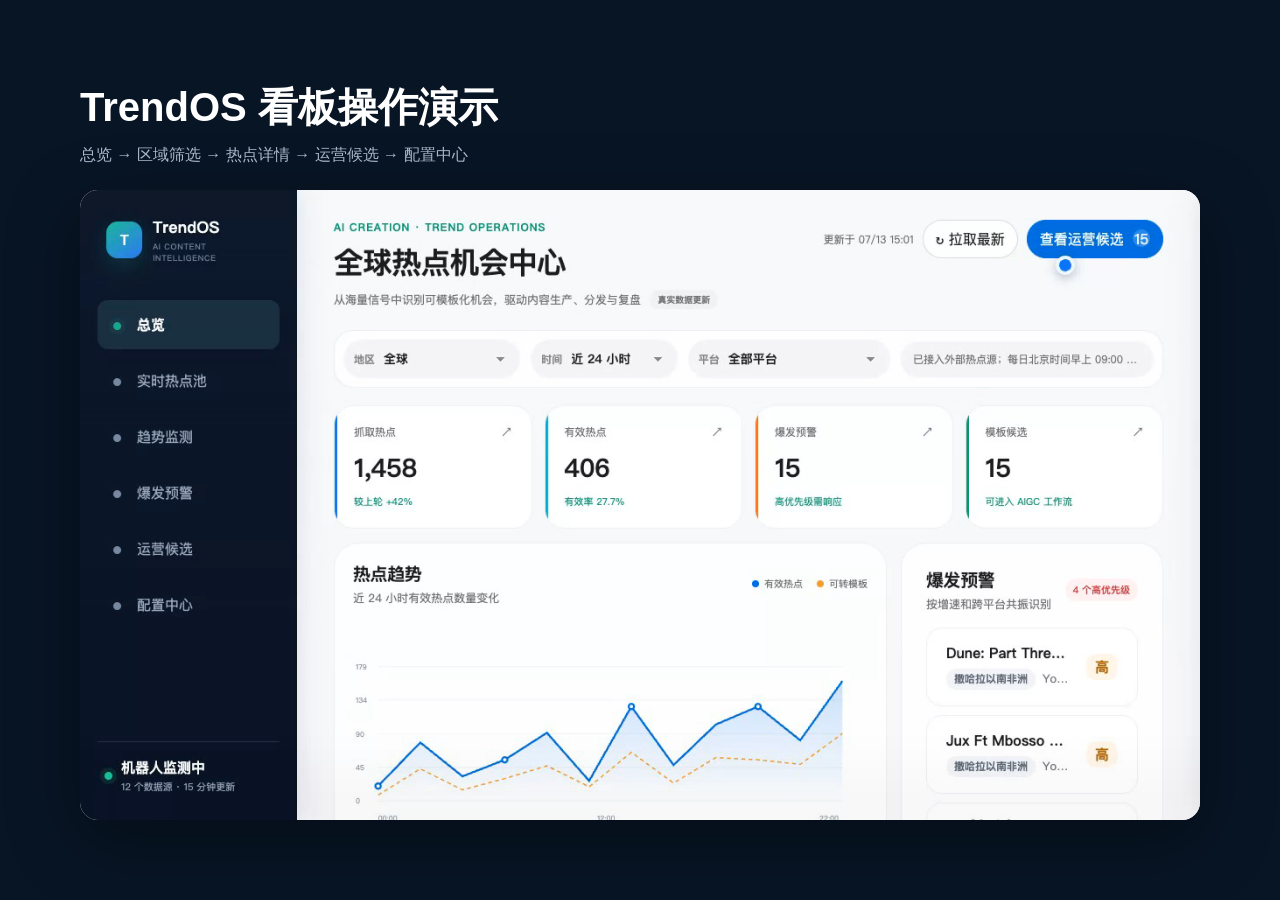
==== demo.html @ 26ee51c9 "Add dashboard demo player and poster" ====
<!doctype html>
<html lang="zh-CN">
  <head>
    <meta charset="utf-8" />
    <meta name="viewport" content="width=device-width, initial-scale=1" />
    <title>TrendOS 看板演示</title>
    <style>
      * { box-sizing: border-box; }
      body { margin: 0; min-height: 100vh; display: grid; place-items: center; background: #081525; color: #fff; font-family: Inter, -apple-system, BlinkMacSystemFont, "PingFang SC", sans-serif; }
      main { width: min(1120px, 92vw); }
      h1 { margin: 0 0 10px; font-size: clamp(24px, 4vw, 40px); }
      p { margin: 0 0 24px; color: #a9b7cb; }
      video { width: 100%; display: block; border-radius: 18px; background: #fff; box-shadow: 0 20px 70px rgba(0,0,0,.36); }
    </style>
  </head>
  <body>
    <main>
      <h1>TrendOS 看板操作演示</h1>
      <p>总览 → 区域筛选 → 热点详情 → 运营候选 → 配置中心</p>
      <video controls autoplay muted playsinline>
        <source src="assets/demo-video/trendos-dashboard-demo.webm" type="video/webm" />
      </video>
    </main>
  </body>
</html>
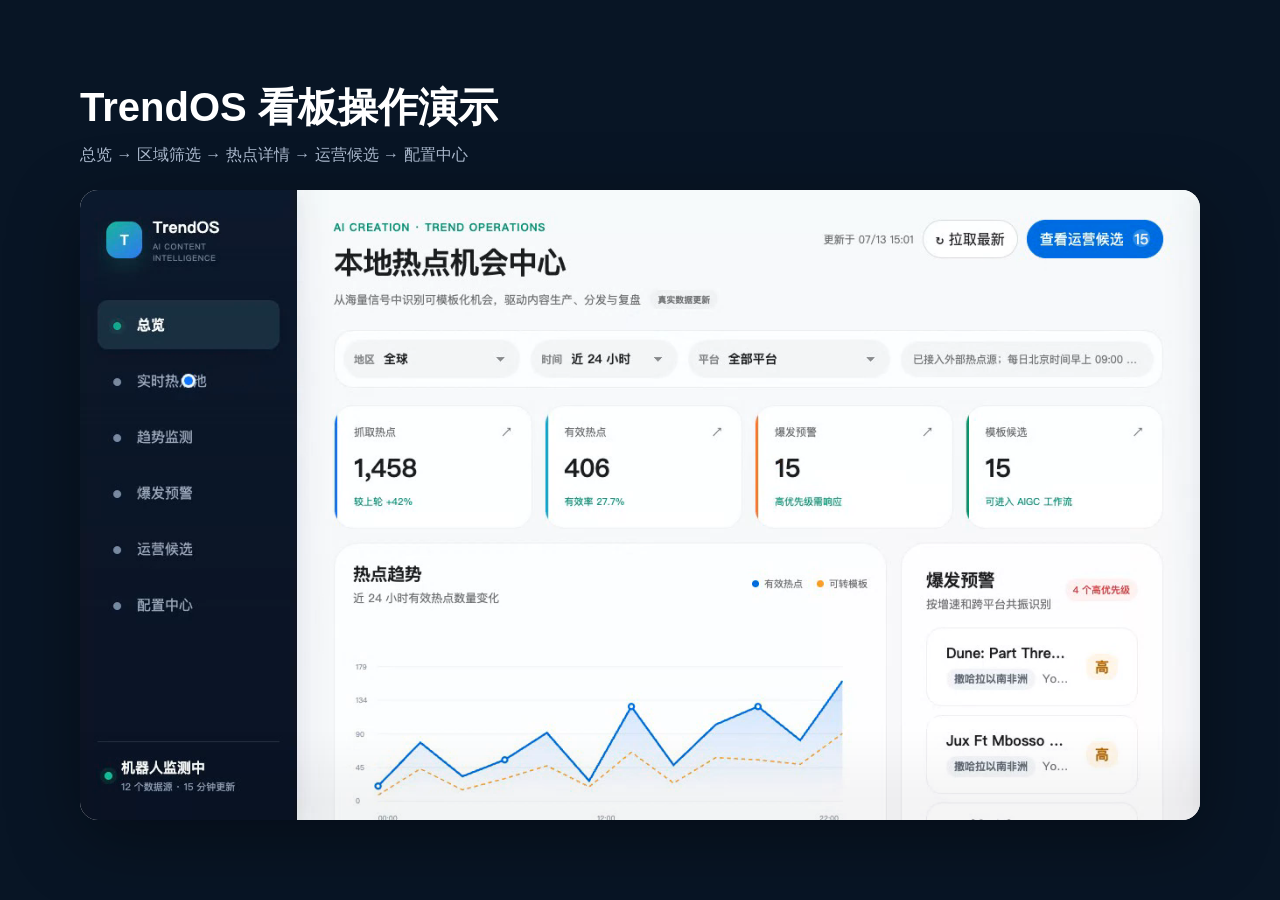
==== commit e3b2dbf4: "Rename site to Local Hotspot Opportunity Center" ====
--- a/demo.html
+++ b/demo.html
@@ -3,7 +3,7 @@
   <head>
     <meta charset="utf-8" />
     <meta name="viewport" content="width=device-width, initial-scale=1" />
-    <title>TrendOS 看板演示</title>
+    <title>本地热点机会中心 · 演示</title>
     <style>
       * { box-sizing: border-box; }
       body { margin: 0; min-height: 100vh; display: grid; place-items: center; background: #081525; color: #fff; font-family: Inter, -apple-system, BlinkMacSystemFont, "PingFang SC", sans-serif; }
